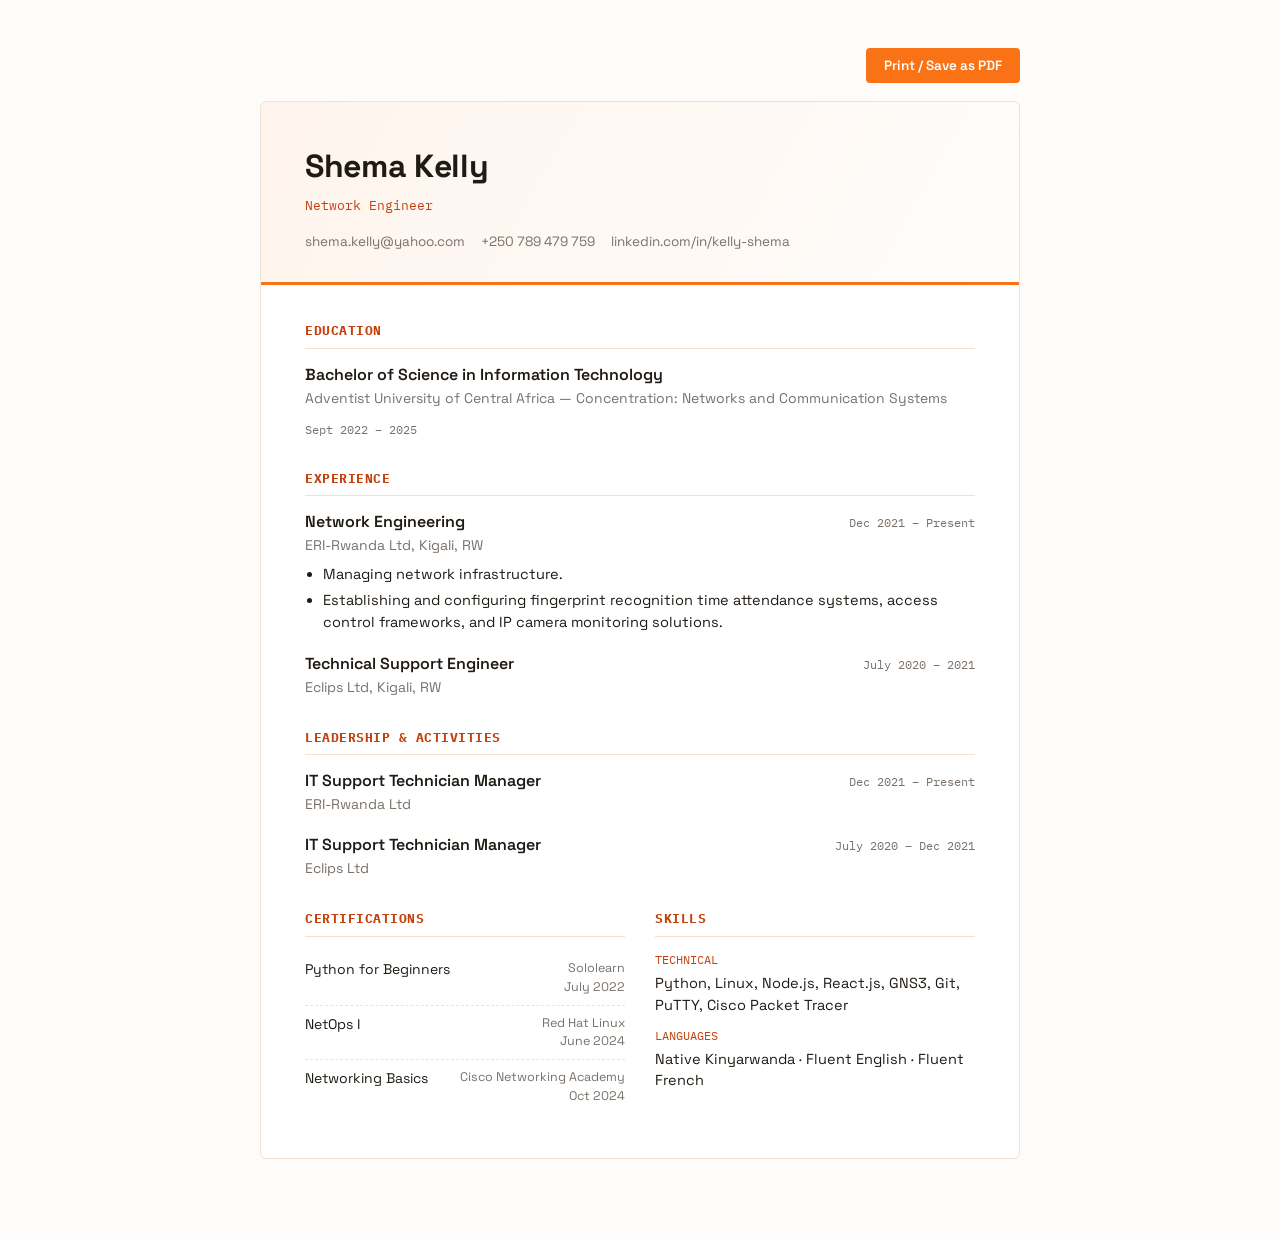
==== cv.html @ a88d2596 "Initial portfolio commit" ====
<!DOCTYPE html>
<html lang="en">
<head>
<meta charset="UTF-8">
<meta name="viewport" content="width=device-width, initial-scale=1.0">
<title>Shema Kelly — CV</title>
<link rel="preconnect" href="https://fonts.googleapis.com">
<link rel="preconnect" href="https://fonts.gstatic.com" crossorigin>
<link href="https://fonts.googleapis.com/css2?family=Space+Grotesk:wght@400;500;600;700&family=IBM+Plex+Mono:wght@400;500;600&display=swap" rel="stylesheet">
<link rel="stylesheet" href="cv.css">
</head>
<body>

<div class="print-bar">
  <button class="print-btn" onclick="window.print()">Print / Save as PDF</button>
</div>

<div class="sheet">
  <div class="head">
    <h1>Shema Kelly</h1>
    <div class="role">Network Engineer</div>
    <div class="contact-row">
      <a href="mailto:shema.kelly@yahoo.com">shema.kelly@yahoo.com</a>
      <span>+250 789 479 759</span>
      <a href="https://linkedin.com/in/kelly-shema/" target="_blank" rel="noopener">linkedin.com/in/kelly-shema</a>
    </div>
  </div>

  <div class="body-grid">

    <div class="block">
      <h2>EDUCATION</h2>
      <div class="entry">
        <div class="entry-top">
          <div>
            <div class="entry-title">Bachelor of Science in Information Technology</div>
            <div class="entry-org">Adventist University of Central Africa — Concentration: Networks and Communication Systems</div>
          </div>
          <div class="entry-date">Sept 2022 – 2025</div>
        </div>
      </div>
    </div>

    <div class="block">
      <h2>EXPERIENCE</h2>
      <div class="entry">
        <div class="entry-top">
          <div>
            <div class="entry-title">Network Engineering</div>
            <div class="entry-org">ERI-Rwanda Ltd, Kigali, RW</div>
          </div>
          <div class="entry-date">Dec 2021 – Present</div>
        </div>
        <ul>
          <li>Managing network infrastructure.</li>
          <li>Establishing and configuring fingerprint recognition time attendance systems, access control frameworks, and IP camera monitoring solutions.</li>
        </ul>
      </div>
      <div class="entry">
        <div class="entry-top">
          <div>
            <div class="entry-title">Technical Support Engineer</div>
            <div class="entry-org">Eclips Ltd, Kigali, RW</div>
          </div>
          <div class="entry-date">July 2020 – 2021</div>
        </div>
      </div>
    </div>

    <div class="block">
      <h2>LEADERSHIP &amp; ACTIVITIES</h2>
      <div class="entry">
        <div class="entry-top">
          <div>
            <div class="entry-title">IT Support Technician Manager</div>
            <div class="entry-org">ERI-Rwanda Ltd</div>
          </div>
          <div class="entry-date">Dec 2021 – Present</div>
        </div>
      </div>
      <div class="entry">
        <div class="entry-top">
          <div>
            <div class="entry-title">IT Support Technician Manager</div>
            <div class="entry-org">Eclips Ltd</div>
          </div>
          <div class="entry-date">July 2020 – Dec 2021</div>
        </div>
      </div>
    </div>

    <div class="two-col">
      <div class="block">
        <h2>CERTIFICATIONS</h2>
        <div class="cert-row">
          <span class="cert-name">Python for Beginners</span>
          <span class="cert-meta">Sololearn<br>July 2022</span>
        </div>
        <div class="cert-row">
          <span class="cert-name">NetOps I</span>
          <span class="cert-meta">Red Hat Linux<br>June 2024</span>
        </div>
        <div class="cert-row">
          <span class="cert-name">Networking Basics</span>
          <span class="cert-meta">Cisco Networking Academy<br>Oct 2024</span>
        </div>
      </div>

      <div class="block">
        <h2>SKILLS</h2>
        <div class="skills-line">
          <span class="skills-label">TECHNICAL</span>
          Python, Linux, Node.js, React.js, GNS3, Git, PuTTY, Cisco Packet Tracer
        </div>
        <div class="skills-line">
          <span class="skills-label">LANGUAGES</span>
          Native Kinyarwanda · Fluent English · Fluent French
        </div>
      </div>
    </div>

  </div>
</div>

</body>
</html>
---- cv.css ----
:root {
    --orange: #F97316;
    --orange-deep: #C2410C;
    --paper: #FEFCFA;
    --card: #FFFFFF;
    --text: #201A14;
    --muted: #79716A;
    --line: #F0E3D5;
    --sans: 'Space Grotesk', system-ui, sans-serif;
    --mono: 'IBM Plex Mono', ui-monospace, monospace;
  }

  * { box-sizing: border-box; margin: 0; padding: 0; }

  body {
    background: var(--paper);
    color: var(--text);
    font-family: var(--sans);
    line-height: 1.5;
    padding: 48px 20px 80px;
    -webkit-font-smoothing: antialiased;
  }

  .sheet {
    max-width: 760px;
    margin: 0 auto;
    background: var(--card);
    border: 1px solid var(--line);
    border-radius: 6px;
    overflow: hidden;
  }

  .head {
    padding: 40px 44px 30px;
    border-bottom: 3px solid var(--orange);
    background: linear-gradient(120deg, rgba(249,115,22,0.08), rgba(249,115,22,0.02));
  }
  .head h1 {
    font-size: 32px;
    font-weight: 700;
    letter-spacing: -0.01em;
    margin-bottom: 6px;
  }
  .head .role {
    font-family: var(--mono);
    font-size: 13px;
    color: var(--orange-deep);
    margin-bottom: 16px;
  }
  .contact-row {
    display: flex;
    flex-wrap: wrap;
    gap: 16px;
    font-size: 13.5px;
    color: var(--muted);
  }
  .contact-row a { color: var(--muted); text-decoration: none; }
  .contact-row a:hover { color: var(--orange-deep); }

  .body-grid {
    padding: 36px 44px 44px;
    display: grid;
    grid-template-columns: 1fr;
    gap: 30px;
  }

  .block h2 {
    font-family: var(--mono);
    font-size: 12.5px;
    letter-spacing: 0.04em;
    color: var(--orange-deep);
    margin-bottom: 14px;
    padding-bottom: 8px;
    border-bottom: 1px solid var(--line);
  }

  .entry { margin-bottom: 18px; }
  .entry:last-child { margin-bottom: 0; }
  .entry-top {
    display: flex;
    justify-content: space-between;
    align-items: baseline;
    gap: 12px;
    flex-wrap: wrap;
  }
  .entry-title { font-size: 16px; font-weight: 600; }
  .entry-org { font-size: 14px; color: var(--muted); margin-top: 1px; }
  .entry-date {
    font-family: var(--mono);
    font-size: 12px;
    color: var(--muted);
    white-space: nowrap;
  }
  .entry ul {
    margin-top: 8px;
    padding-left: 18px;
  }
  .entry li {
    font-size: 14.5px;
    color: var(--text);
    margin-bottom: 4px;
  }

  .two-col {
    display: grid;
    grid-template-columns: 1fr 1fr;
    gap: 30px;
  }

  .cert-row {
    display: flex;
    justify-content: space-between;
    font-size: 14px;
    padding: 8px 0;
    border-bottom: 1px dashed var(--line);
  }
  .cert-row:last-child { border-bottom: none; }
  .cert-name { color: var(--text); }
  .cert-meta { color: var(--muted); font-size: 12.5px; text-align: right; }

  .skills-line { margin-bottom: 10px; font-size: 14.5px; }
  .skills-line:last-child { margin-bottom: 0; }
  .skills-label { font-family: var(--mono); font-size: 12px; color: var(--orange-deep); display: block; margin-bottom: 4px; }

  .print-bar {
    max-width: 760px;
    margin: 0 auto 18px;
    display: flex;
    justify-content: flex-end;
  }
  .print-btn {
    font-family: var(--sans);
    font-size: 13.5px;
    font-weight: 600;
    background: var(--orange);
    color: #fff;
    border: none;
    padding: 9px 18px;
    border-radius: 4px;
    cursor: pointer;
  }
  .print-btn:hover { background: var(--orange-deep); }

  @media print {
    body { padding: 0; background: #fff; }
    .print-bar { display: none; }
    .sheet { border: none; border-radius: 0; }
  }

  @media (max-width: 640px) {
    .head, .body-grid { padding-left: 24px; padding-right: 24px; }
    .two-col { grid-template-columns: 1fr; }
  }
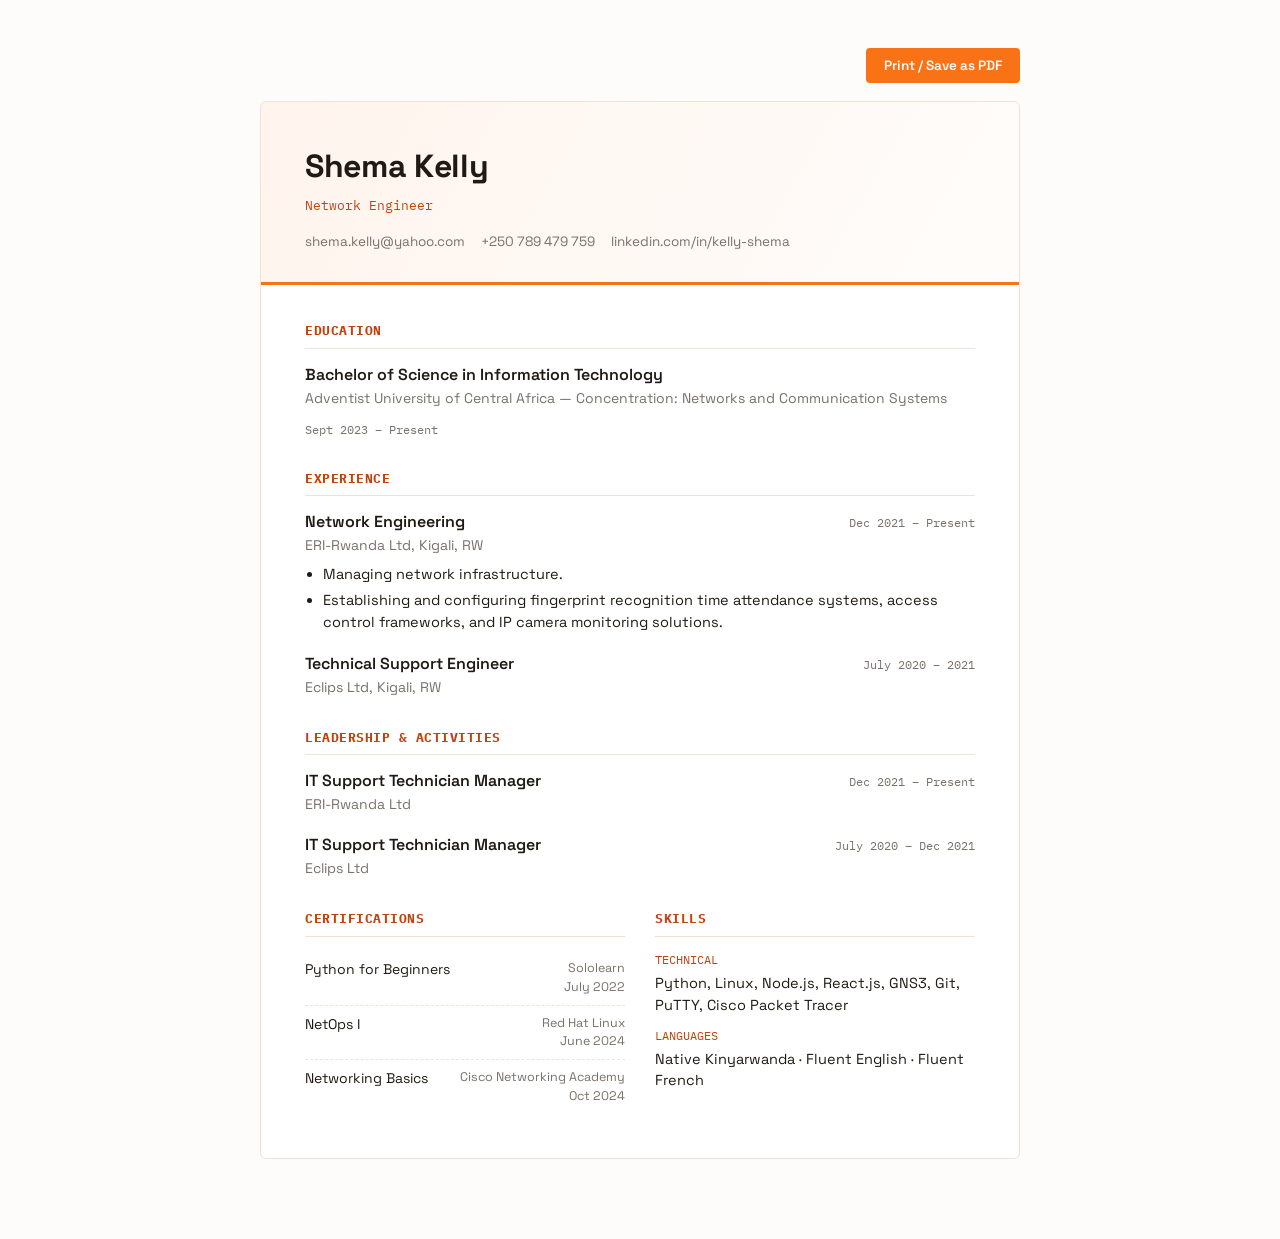
==== commit e0a011c0: "edit on cv" ====
--- a/cv.html
+++ b/cv.html
@@ -22,7 +22,7 @@
     <div class="contact-row">
       <a href="mailto:shema.kelly@yahoo.com">shema.kelly@yahoo.com</a>
       <span>+250 789 479 759</span>
-      <a href="https://linkedin.com/in/kelly-shema/" target="_blank" rel="noopener">linkedin.com/in/kelly-shema</a>
+      <a href="https://www.linkedin.com/in/kelly-shema-530651175/" target="_blank" rel="noopener">linkedin.com/in/kelly-shema</a>
     </div>
   </div>
 
@@ -36,7 +36,7 @@
             <div class="entry-title">Bachelor of Science in Information Technology</div>
             <div class="entry-org">Adventist University of Central Africa — Concentration: Networks and Communication Systems</div>
           </div>
-          <div class="entry-date">Sept 2022 – 2025</div>
+          <div class="entry-date">Sept 2023 – Present</div>
         </div>
       </div>
     </div>
